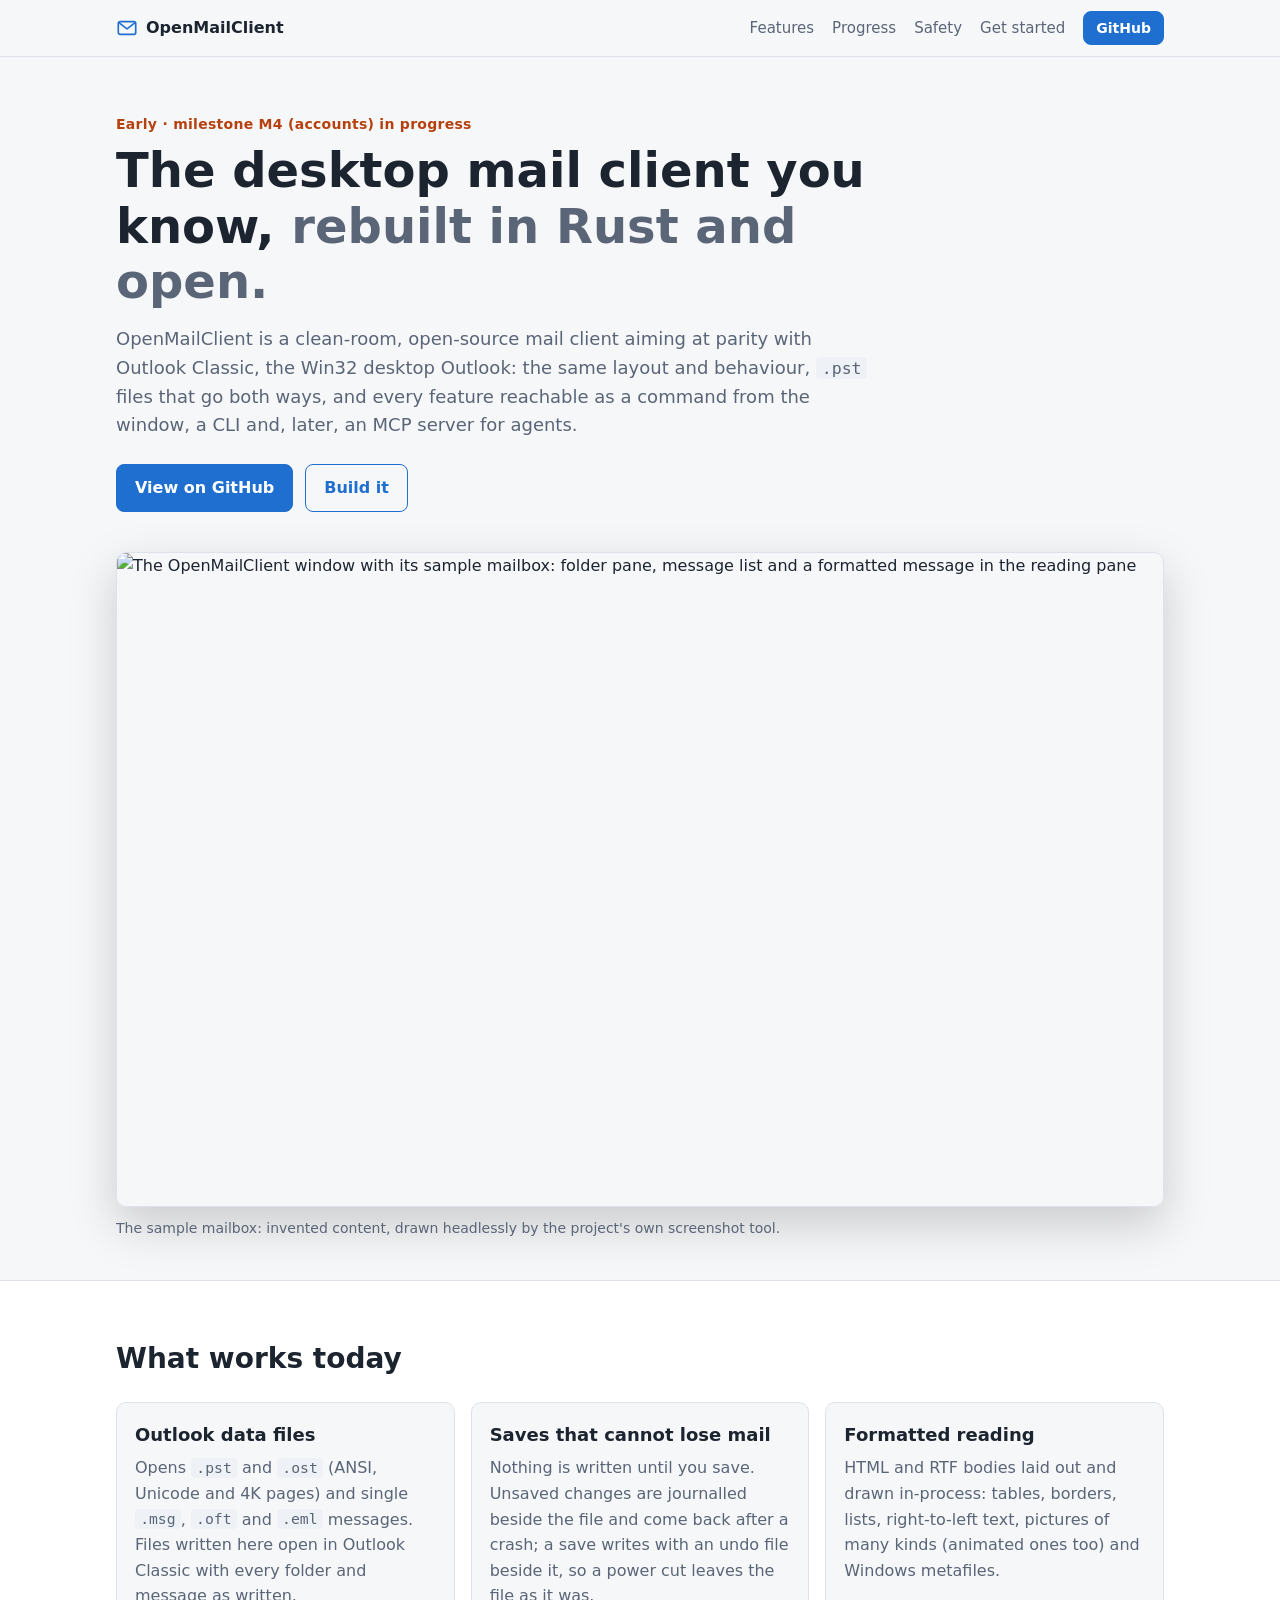
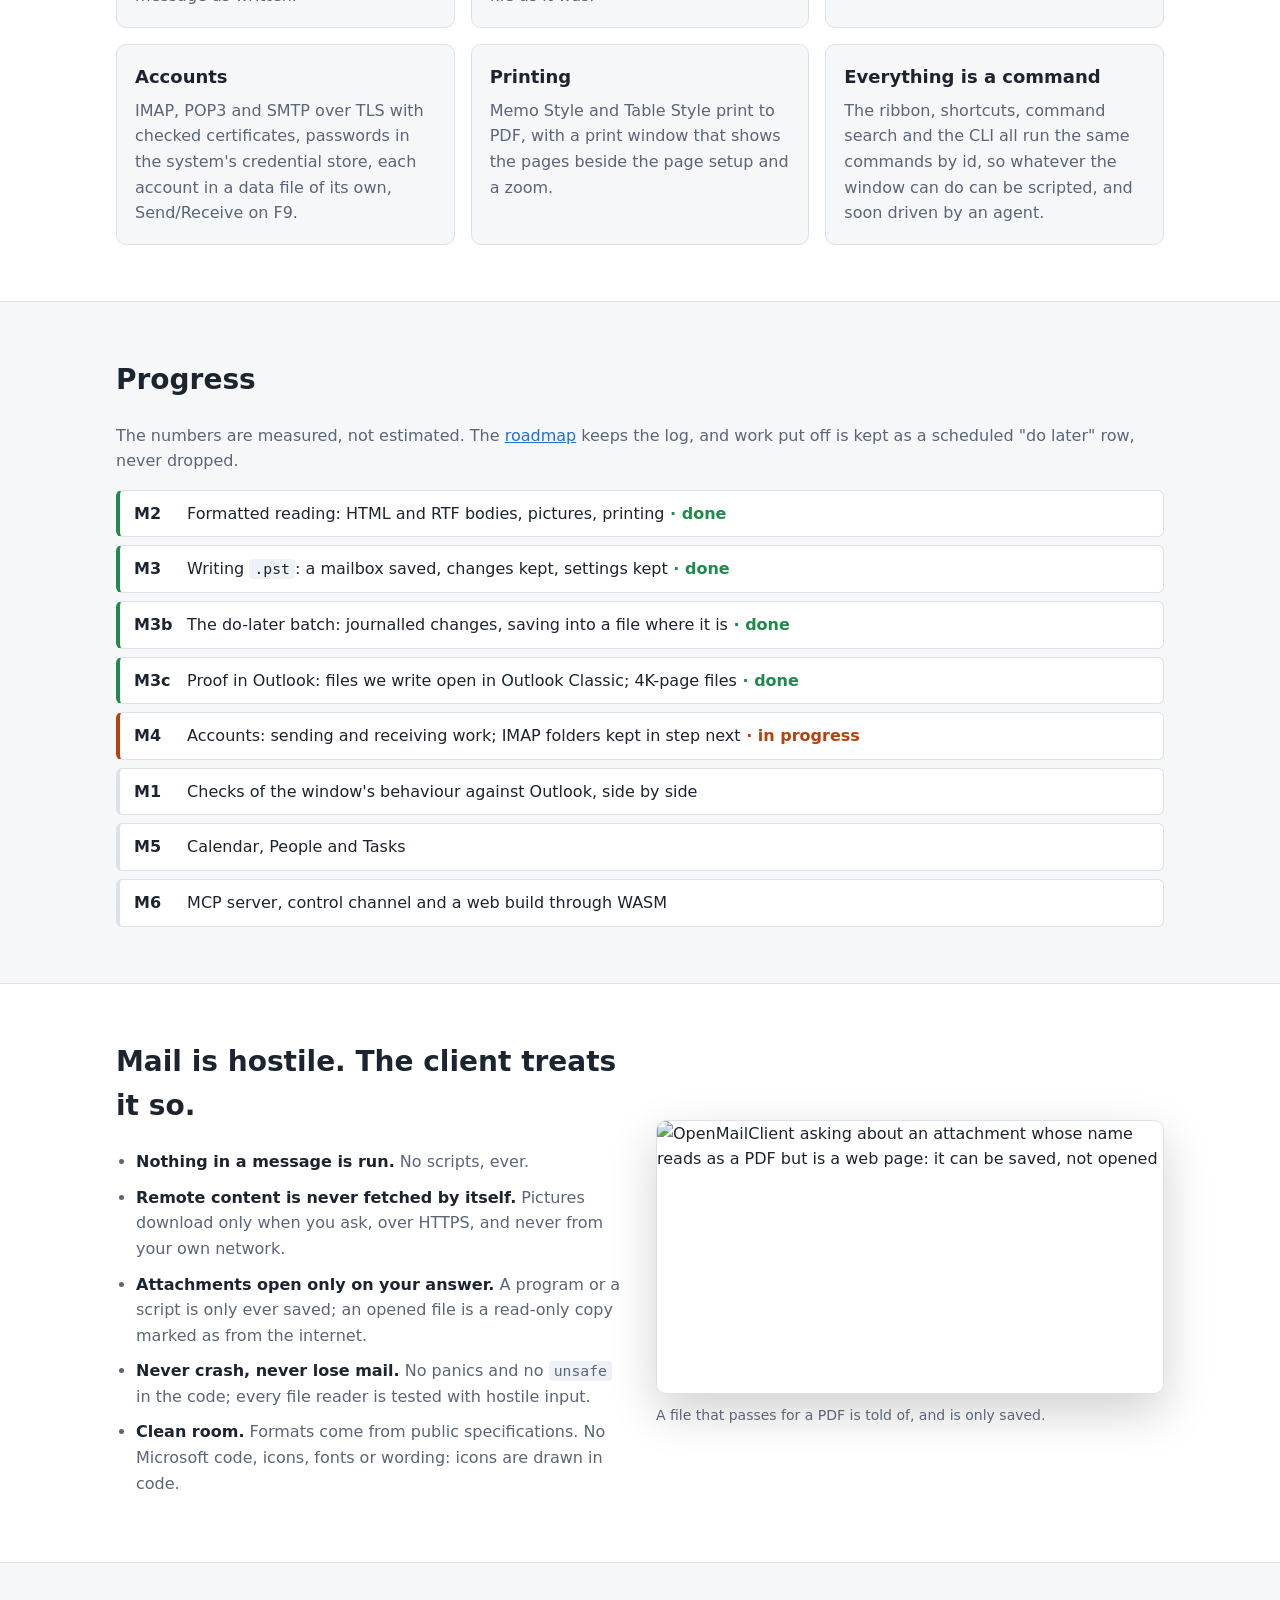
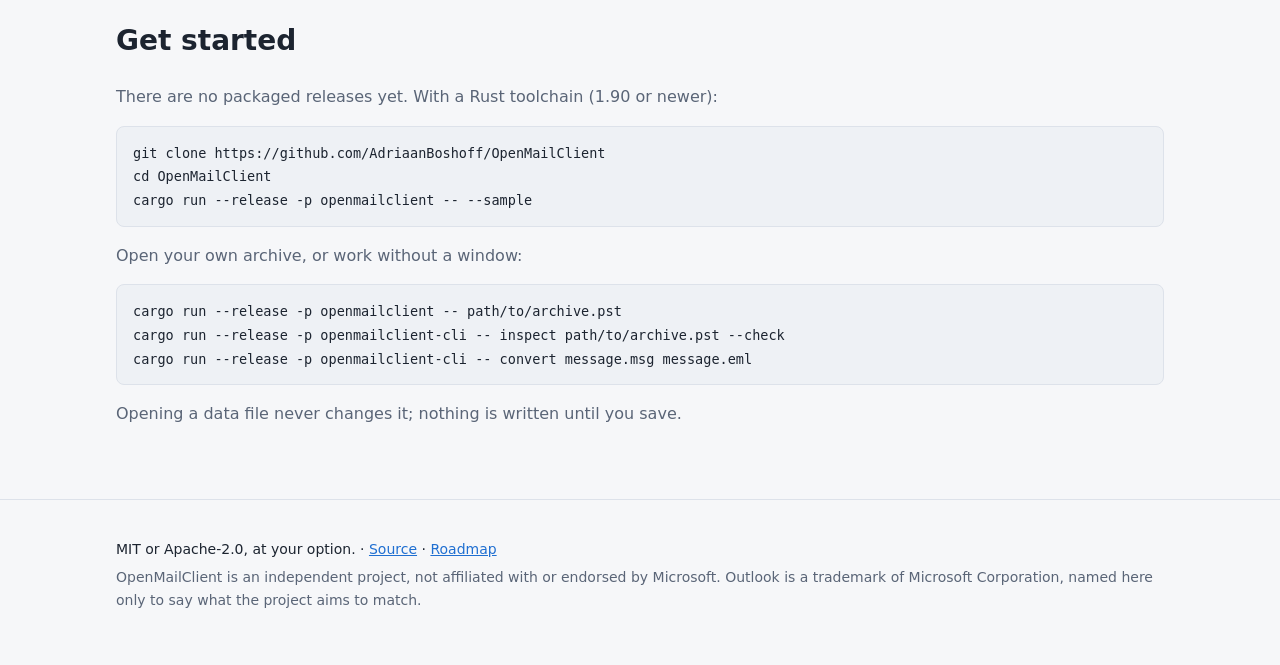
==== site/index.html @ 2bf352a8 "Project page for GitHub Pages site/ holds a plain HTML and CSS page, light and dark, with the sample" ====
<!doctype html>
<html lang="en">
<head>
<meta charset="utf-8">
<meta name="viewport" content="width=device-width, initial-scale=1">
<title>OpenMailClient</title>
<meta name="description" content="A clean-room, open-source mail client written in Rust, with the layout and behaviour of Outlook Classic, data files that go both ways, and every feature reachable as a command.">
<meta property="og:title" content="OpenMailClient">
<meta property="og:description" content="An open-source mail client written in Rust, aiming at Outlook Classic parity.">
<meta property="og:image" content="images/openmailclient-reading-pane.png">
<link rel="stylesheet" href="style.css">
</head>
<body>
<header class="top">
  <div class="wrap bar">
    <a class="brand" href="#">
      <svg viewBox="0 0 24 24" width="22" height="22" aria-hidden="true"><rect x="2.5" y="5" width="19" height="14" rx="2" fill="none" stroke="currentColor" stroke-width="1.8"/><path d="M3.5 6.5 12 13l8.5-6.5" fill="none" stroke="currentColor" stroke-width="1.8" stroke-linejoin="round"/></svg>
      OpenMailClient
    </a>
    <nav>
      <a href="#features">Features</a>
      <a href="#progress">Progress</a>
      <a href="#safety">Safety</a>
      <a href="#start">Get started</a>
      <a class="button small" href="https://github.com/AdriaanBoshoff/OpenMailClient">GitHub</a>
    </nav>
  </div>
</header>

<main>
<section class="hero">
  <div class="wrap">
    <p class="stage">Early · milestone M4 (accounts) in progress</p>
    <h1>The desktop mail client you know, <span>rebuilt in Rust and open.</span></h1>
    <p class="lead">OpenMailClient is a clean-room, open-source mail client aiming at parity with Outlook Classic,
      the Win32 desktop Outlook: the same layout and behaviour, <code>.pst</code> files that go both ways,
      and every feature reachable as a command from the window, a CLI and, later, an MCP server for agents.</p>
    <div class="actions">
      <a class="button" href="https://github.com/AdriaanBoshoff/OpenMailClient">View on GitHub</a>
      <a class="button ghost" href="#start">Build it</a>
    </div>
    <figure class="shot">
      <picture>
        <source srcset="images/openmailclient-dark.png" media="(prefers-color-scheme: dark)">
        <img src="images/openmailclient-reading-pane.png" width="1280" height="800" alt="The OpenMailClient window with its sample mailbox: folder pane, message list and a formatted message in the reading pane">
      </picture>
      <figcaption>The sample mailbox: invented content, drawn headlessly by the project's own screenshot tool.</figcaption>
    </figure>
  </div>
</section>

<section id="features" class="band">
  <div class="wrap">
    <h2>What works today</h2>
    <div class="grid">
      <article>
        <h3>Outlook data files</h3>
        <p>Opens <code>.pst</code> and <code>.ost</code> (ANSI, Unicode and 4K pages) and single <code>.msg</code>, <code>.oft</code> and <code>.eml</code> messages. Files written here open in Outlook Classic with every folder and message as written.</p>
      </article>
      <article>
        <h3>Saves that cannot lose mail</h3>
        <p>Nothing is written until you save. Unsaved changes are journalled beside the file and come back after a crash; a save writes with an undo file beside it, so a power cut leaves the file as it was.</p>
      </article>
      <article>
        <h3>Formatted reading</h3>
        <p>HTML and RTF bodies laid out and drawn in-process: tables, borders, lists, right-to-left text, pictures of many kinds (animated ones too) and Windows metafiles.</p>
      </article>
      <article>
        <h3>Accounts</h3>
        <p>IMAP, POP3 and SMTP over TLS with checked certificates, passwords in the system's credential store, each account in a data file of its own, Send/Receive on F9.</p>
      </article>
      <article>
        <h3>Printing</h3>
        <p>Memo Style and Table Style print to PDF, with a print window that shows the pages beside the page setup and a zoom.</p>
      </article>
      <article>
        <h3>Everything is a command</h3>
        <p>The ribbon, shortcuts, command search and the CLI all run the same commands by id, so whatever the window can do can be scripted, and soon driven by an agent.</p>
      </article>
    </div>
  </div>
</section>

<section id="progress">
  <div class="wrap">
    <h2>Progress</h2>
    <p class="muted">The numbers are measured, not estimated. The <a href="https://github.com/AdriaanBoshoff/OpenMailClient/blob/main/ROADMAP.md">roadmap</a> keeps the log, and work put off is kept as a scheduled "do later" row, never dropped.</p>
    <ol class="milestones">
      <li class="done"><b>M2</b> Formatted reading: HTML and RTF bodies, pictures, printing</li>
      <li class="done"><b>M3</b> Writing <code>.pst</code>: a mailbox saved, changes kept, settings kept</li>
      <li class="done"><b>M3b</b> The do-later batch: journalled changes, saving into a file where it is</li>
      <li class="done"><b>M3c</b> Proof in Outlook: files we write open in Outlook Classic; 4K-page files</li>
      <li class="now"><b>M4</b> Accounts: sending and receiving work; IMAP folders kept in step next</li>
      <li><b>M1</b> Checks of the window's behaviour against Outlook, side by side</li>
      <li><b>M5</b> Calendar, People and Tasks</li>
      <li><b>M6</b> MCP server, control channel and a web build through WASM</li>
    </ol>
  </div>
</section>

<section id="safety" class="band">
  <div class="wrap split">
    <div>
      <h2>Mail is hostile. The client treats it so.</h2>
      <ul class="checks">
        <li><b>Nothing in a message is run.</b> No scripts, ever.</li>
        <li><b>Remote content is never fetched by itself.</b> Pictures download only when you ask, over HTTPS, and never from your own network.</li>
        <li><b>Attachments open only on your answer.</b> A program or a script is only ever saved; an opened file is a read-only copy marked as from the internet.</li>
        <li><b>Never crash, never lose mail.</b> No panics and no <code>unsafe</code> in the code; every file reader is tested with hostile input.</li>
        <li><b>Clean room.</b> Formats come from public specifications. No Microsoft code, icons, fonts or wording: icons are drawn in code.</li>
      </ul>
    </div>
    <figure class="shot small">
      <img src="images/openmailclient-attachment.png" width="800" height="430" loading="lazy" alt="OpenMailClient asking about an attachment whose name reads as a PDF but is a web page: it can be saved, not opened">
      <figcaption>A file that passes for a PDF is told of, and is only saved.</figcaption>
    </figure>
  </div>
</section>

<section id="start">
  <div class="wrap">
    <h2>Get started</h2>
    <p class="muted">There are no packaged releases yet. With a Rust toolchain (1.90 or newer):</p>
    <pre><code>git clone https://github.com/AdriaanBoshoff/OpenMailClient
cd OpenMailClient
cargo run --release -p openmailclient -- --sample</code></pre>
    <p class="muted">Open your own archive, or work without a window:</p>
    <pre><code>cargo run --release -p openmailclient -- path/to/archive.pst
cargo run --release -p openmailclient-cli -- inspect path/to/archive.pst --check
cargo run --release -p openmailclient-cli -- convert message.msg message.eml</code></pre>
    <p class="muted">Opening a data file never changes it; nothing is written until you save.</p>
  </div>
</section>
</main>

<footer>
  <div class="wrap">
    <p>MIT or Apache-2.0, at your option. · <a href="https://github.com/AdriaanBoshoff/OpenMailClient">Source</a> · <a href="https://github.com/AdriaanBoshoff/OpenMailClient/blob/main/ROADMAP.md">Roadmap</a></p>
    <p class="muted">OpenMailClient is an independent project, not affiliated with or endorsed by Microsoft. Outlook is a trademark of Microsoft Corporation, named here only to say what the project aims to match.</p>
  </div>
</footer>
</body>
</html>
---- site/style.css ----
:root {
  --bg: #f6f7f9;
  --band: #ffffff;
  --text: #1c2430;
  --dim: #5a6577;
  --line: #dde2ea;
  --accent: #1f6fd1;
  --accent-text: #ffffff;
  --rust: #b7410e;
  --code: #eef1f5;
  --ok: #1f8a4c;
}

@media (prefers-color-scheme: dark) {
  :root {
    --bg: #15181d;
    --band: #1c2027;
    --text: #e6e9ee;
    --dim: #9aa4b2;
    --line: #2d333d;
    --accent: #5aa2f0;
    --accent-text: #0e1116;
    --rust: #e0703c;
    --code: #232831;
    --ok: #4cc27f;
  }
}

* { box-sizing: border-box; }

html { scroll-behavior: smooth; }

body {
  margin: 0;
  background: var(--bg);
  color: var(--text);
  font: 16px/1.6 system-ui, -apple-system, "Segoe UI", Roboto, "Noto Sans", sans-serif;
}

a { color: var(--accent); }

code, pre { font-family: ui-monospace, "Cascadia Mono", Consolas, "DejaVu Sans Mono", monospace; font-size: 0.92em; }

code { background: var(--code); padding: 0.1em 0.35em; border-radius: 4px; }

pre {
  background: var(--code);
  border: 1px solid var(--line);
  border-radius: 8px;
  padding: 14px 16px;
  overflow-x: auto;
}

pre code { background: none; padding: 0; }

.wrap { max-width: 1080px; margin: 0 auto; padding: 0 16px; }

.top {
  position: sticky;
  top: 0;
  z-index: 10;
  background: color-mix(in srgb, var(--bg) 88%, transparent);
  backdrop-filter: blur(8px);
  border-bottom: 1px solid var(--line);
}

.bar { display: flex; align-items: center; justify-content: space-between; gap: 16px; min-height: 56px; flex-wrap: wrap; }

.brand { display: flex; align-items: center; gap: 8px; font-weight: 700; color: var(--text); text-decoration: none; }

.brand svg { color: var(--accent); }

nav { display: flex; align-items: center; gap: 18px; flex-wrap: wrap; }

nav a { color: var(--dim); text-decoration: none; font-size: 15px; }

nav a:hover { color: var(--text); }

.button {
  display: inline-block;
  background: var(--accent);
  color: var(--accent-text);
  text-decoration: none;
  font-weight: 600;
  padding: 10px 18px;
  border-radius: 8px;
  border: 1px solid var(--accent);
}

.button.small { padding: 5px 12px; font-size: 14px; color: var(--accent-text); }

nav a.button.small:hover { color: var(--accent-text); }

.button.ghost { background: transparent; color: var(--accent); }

.hero { padding: 56px 0 40px; }

.stage { color: var(--rust); font-weight: 600; font-size: 14px; letter-spacing: 0.02em; margin: 0 0 8px; }

h1 { font-size: clamp(30px, 5vw, 48px); line-height: 1.15; margin: 0 0 16px; max-width: 820px; }

h1 span { color: var(--dim); }

.lead { font-size: 18px; color: var(--dim); max-width: 760px; margin: 0 0 24px; }

.actions { display: flex; gap: 12px; flex-wrap: wrap; margin-bottom: 40px; }

.shot { margin: 0; }

.shot img {
  display: block;
  width: 100%;
  height: auto;
  border-radius: 10px;
  border: 1px solid var(--line);
  box-shadow: 0 18px 48px rgba(0, 0, 0, 0.18);
}

figcaption { color: var(--dim); font-size: 14px; margin-top: 10px; }

section { padding: 56px 0; }

.band { background: var(--band); border-top: 1px solid var(--line); border-bottom: 1px solid var(--line); }

h2 { font-size: 28px; margin: 0 0 20px; }

h3 { font-size: 18px; margin: 0 0 6px; }

.muted { color: var(--dim); }

.grid { display: grid; grid-template-columns: repeat(auto-fill, minmax(280px, 1fr)); gap: 16px; }

.grid article { border: 1px solid var(--line); border-radius: 10px; padding: 18px; background: var(--bg); }

.grid p { margin: 0; color: var(--dim); }

.milestones { list-style: none; padding: 0; margin: 0; display: grid; gap: 8px; }

.milestones li {
  border: 1px solid var(--line);
  border-left: 4px solid var(--line);
  border-radius: 6px;
  padding: 10px 14px;
  background: var(--band);
}

.milestones b { display: inline-block; min-width: 48px; }

.milestones .done { border-left-color: var(--ok); }

.milestones .done::after { content: " · done"; color: var(--ok); font-weight: 600; }

.milestones .now { border-left-color: var(--rust); }

.milestones .now::after { content: " · in progress"; color: var(--rust); font-weight: 600; }

.split { display: grid; grid-template-columns: 1fr 1fr; gap: 32px; align-items: center; }

.checks { padding-left: 20px; margin: 0; }

.checks li { margin-bottom: 10px; color: var(--dim); }

.checks b { color: var(--text); }

footer { padding: 32px 0 48px; border-top: 1px solid var(--line); font-size: 14px; }

footer p { margin: 6px 0; }

@media (max-width: 760px) {
  .split { grid-template-columns: 1fr; }
  nav a:not(.button) { display: none; }
  .hero { padding-top: 32px; }
}
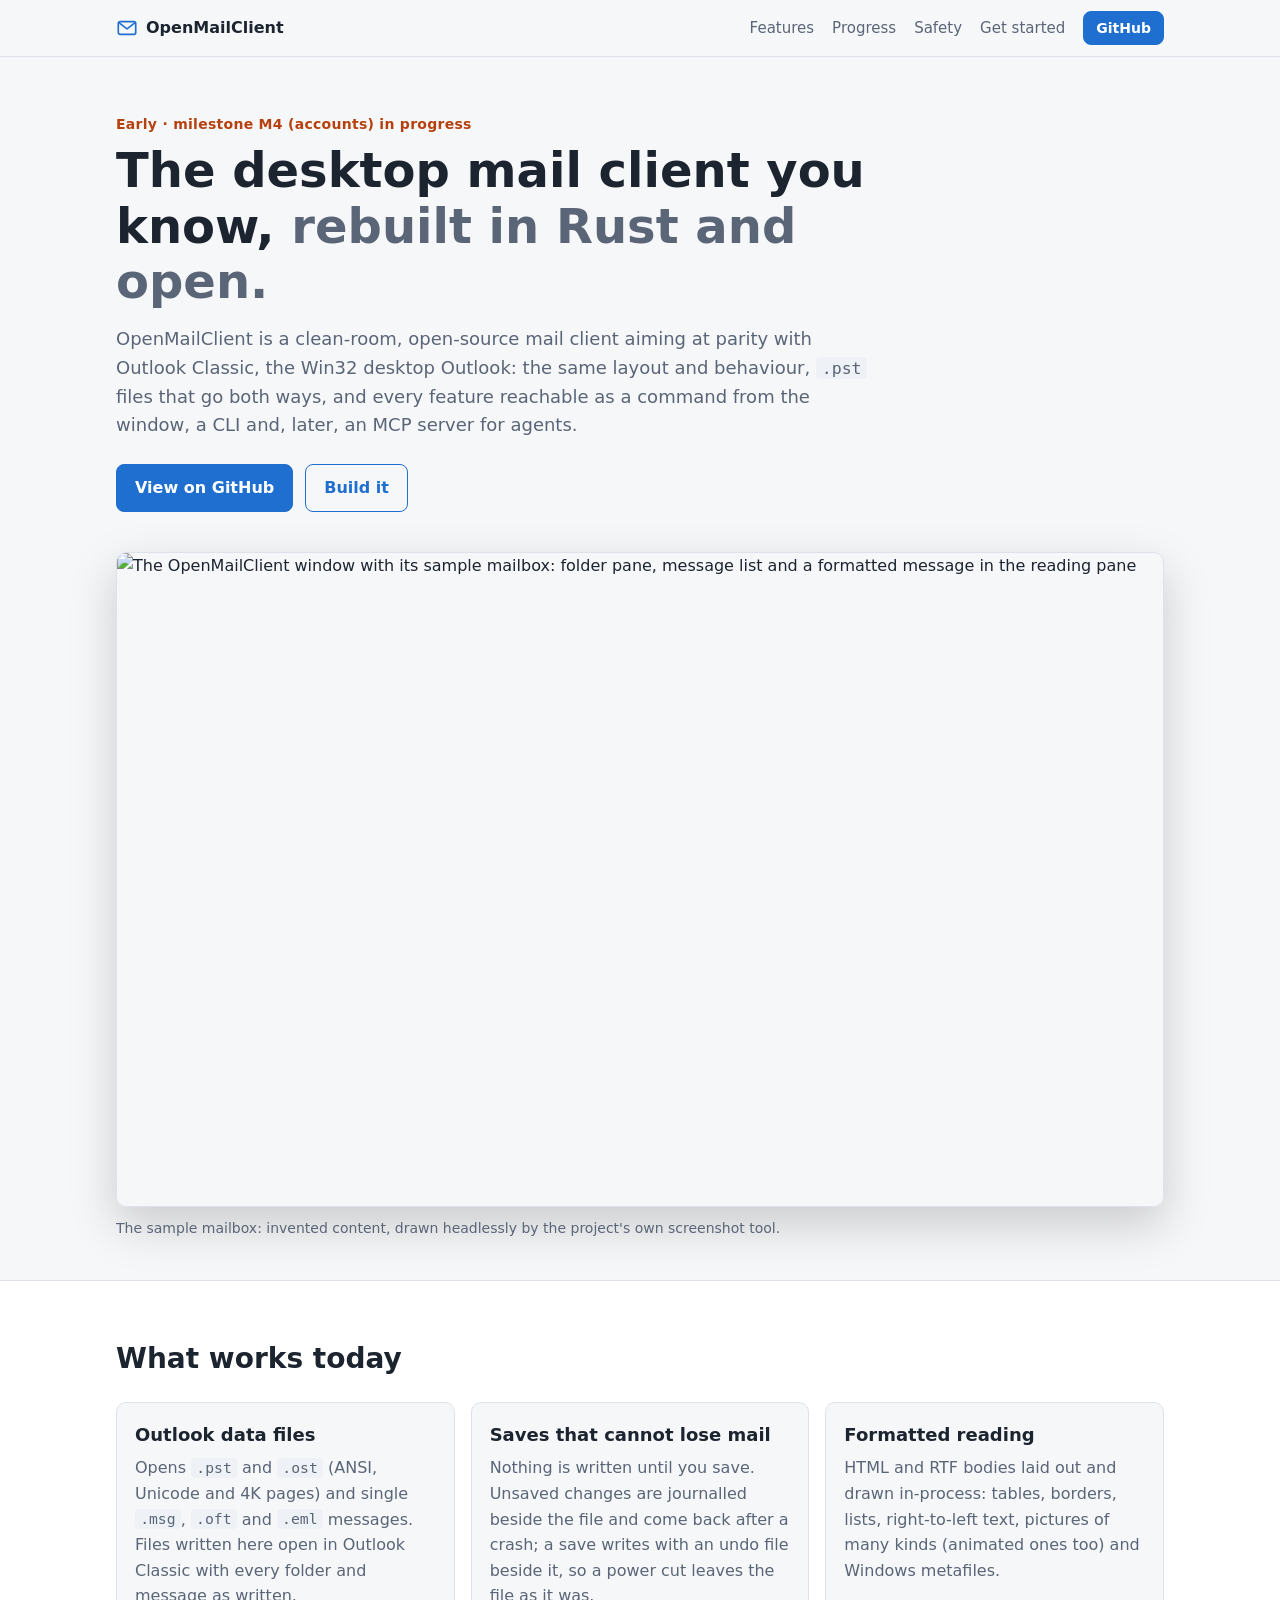
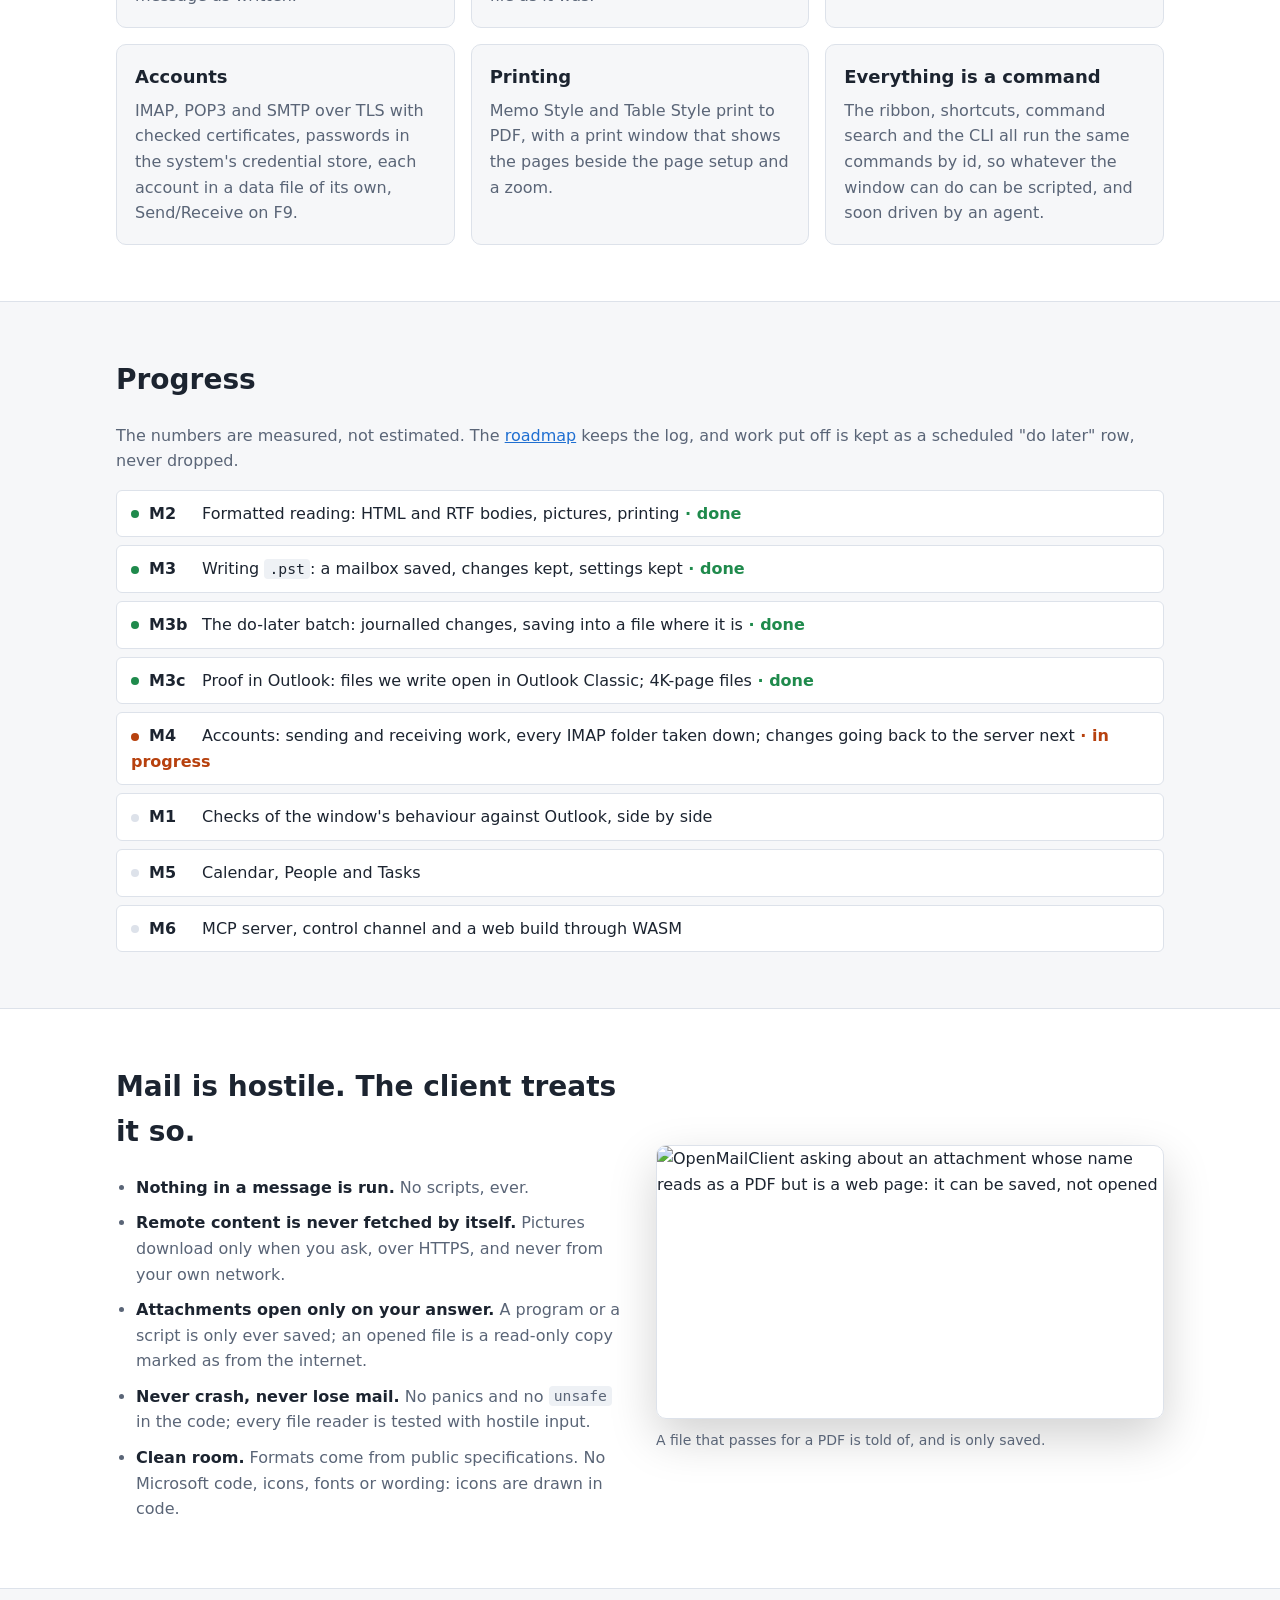
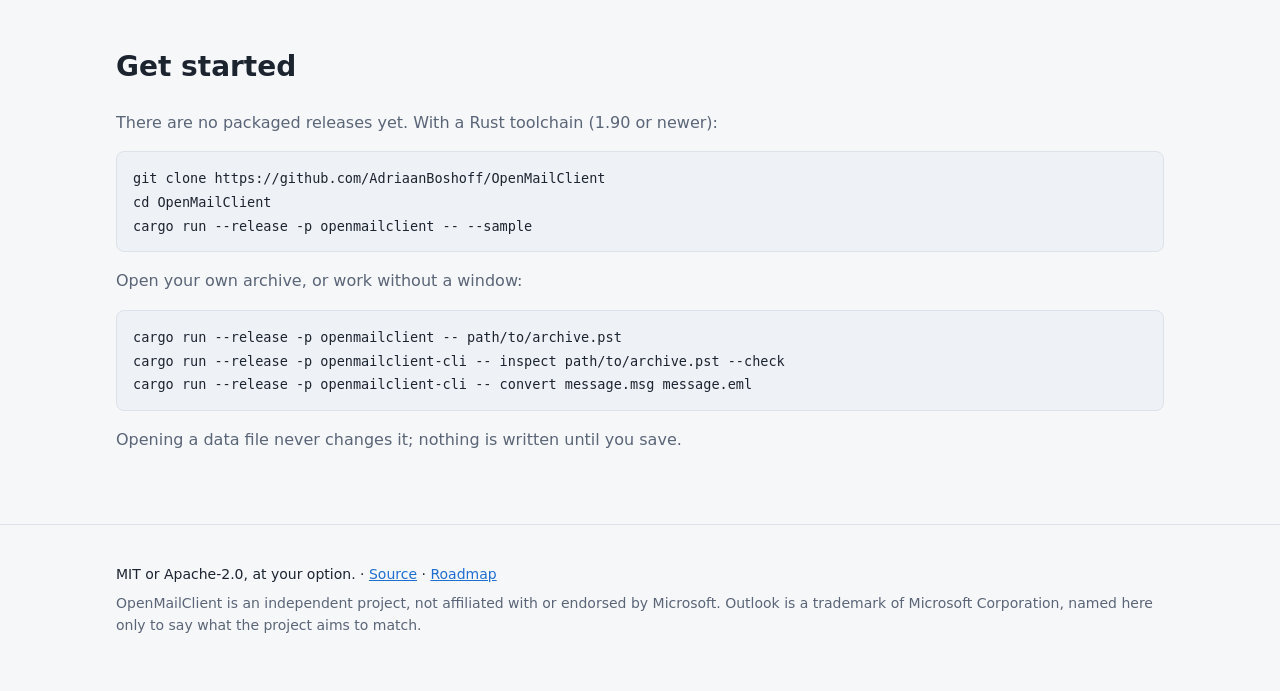
==== commit bb2dfb3a: "M4.8: IMAP folders taken down as the server has them; the Sent copy put on the server Every folder o" ====
--- a/site/index.html
+++ b/site/index.html
@@ -90,7 +90,7 @@
       <li class="done"><b>M3</b> Writing <code>.pst</code>: a mailbox saved, changes kept, settings kept</li>
       <li class="done"><b>M3b</b> The do-later batch: journalled changes, saving into a file where it is</li>
       <li class="done"><b>M3c</b> Proof in Outlook: files we write open in Outlook Classic; 4K-page files</li>
-      <li class="now"><b>M4</b> Accounts: sending and receiving work; IMAP folders kept in step next</li>
+      <li class="now"><b>M4</b> Accounts: sending and receiving work, every IMAP folder taken down; changes going back to the server next</li>
       <li><b>M1</b> Checks of the window's behaviour against Outlook, side by side</li>
       <li><b>M5</b> Calendar, People and Tasks</li>
       <li><b>M6</b> MCP server, control channel and a web build through WASM</li>
--- a/site/style.css
+++ b/site/style.css
@@ -138,7 +138,6 @@
 
 .milestones li {
   border: 1px solid var(--line);
-  border-left: 4px solid var(--line);
   border-radius: 6px;
   padding: 10px 14px;
   background: var(--band);
@@ -146,11 +145,22 @@
 
 .milestones b { display: inline-block; min-width: 48px; }
 
-.milestones .done { border-left-color: var(--ok); }
+.milestones li::before {
+  content: "";
+  display: inline-block;
+  width: 8px;
+  height: 8px;
+  border-radius: 50%;
+  margin-right: 10px;
+  vertical-align: middle;
+  background: var(--line);
+}
+
+.milestones .done::before { background: var(--ok); }
 
 .milestones .done::after { content: " · done"; color: var(--ok); font-weight: 600; }
 
-.milestones .now { border-left-color: var(--rust); }
+.milestones .now::before { background: var(--rust); }
 
 .milestones .now::after { content: " · in progress"; color: var(--rust); font-weight: 600; }
 
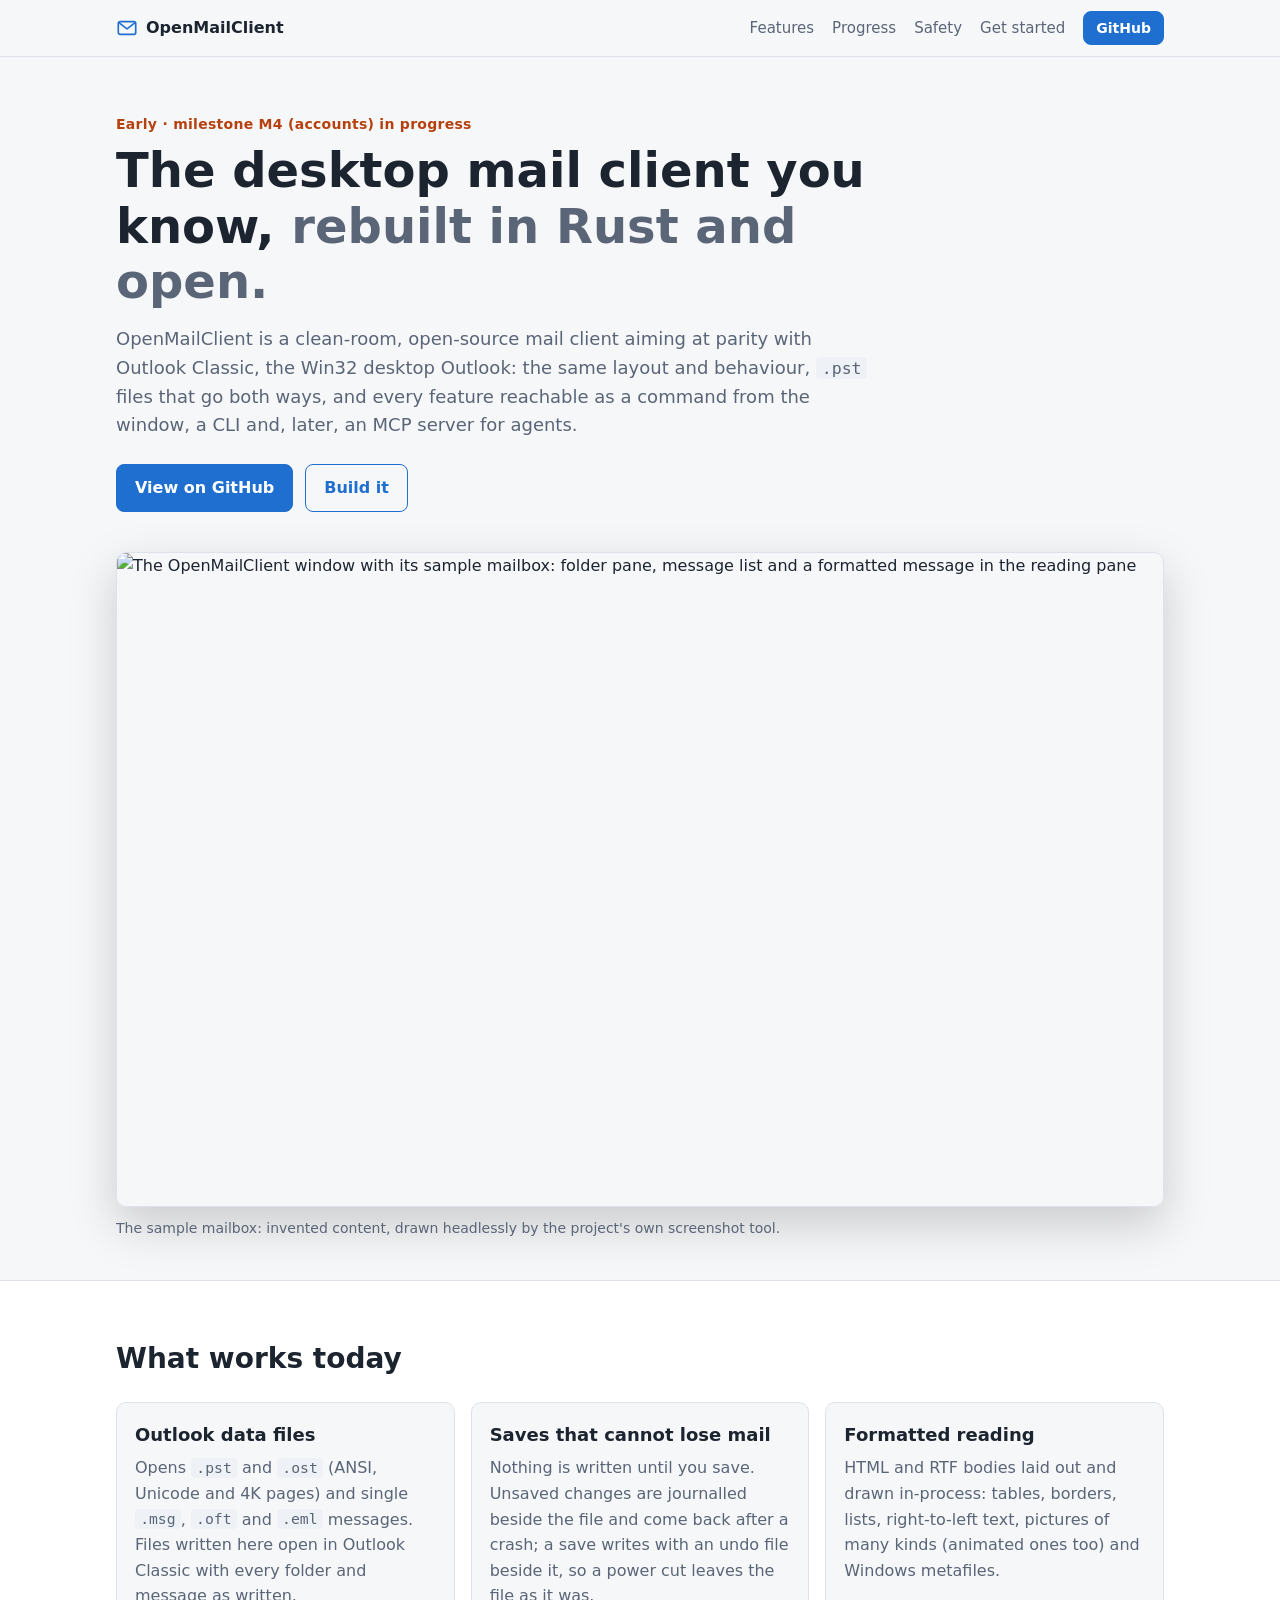
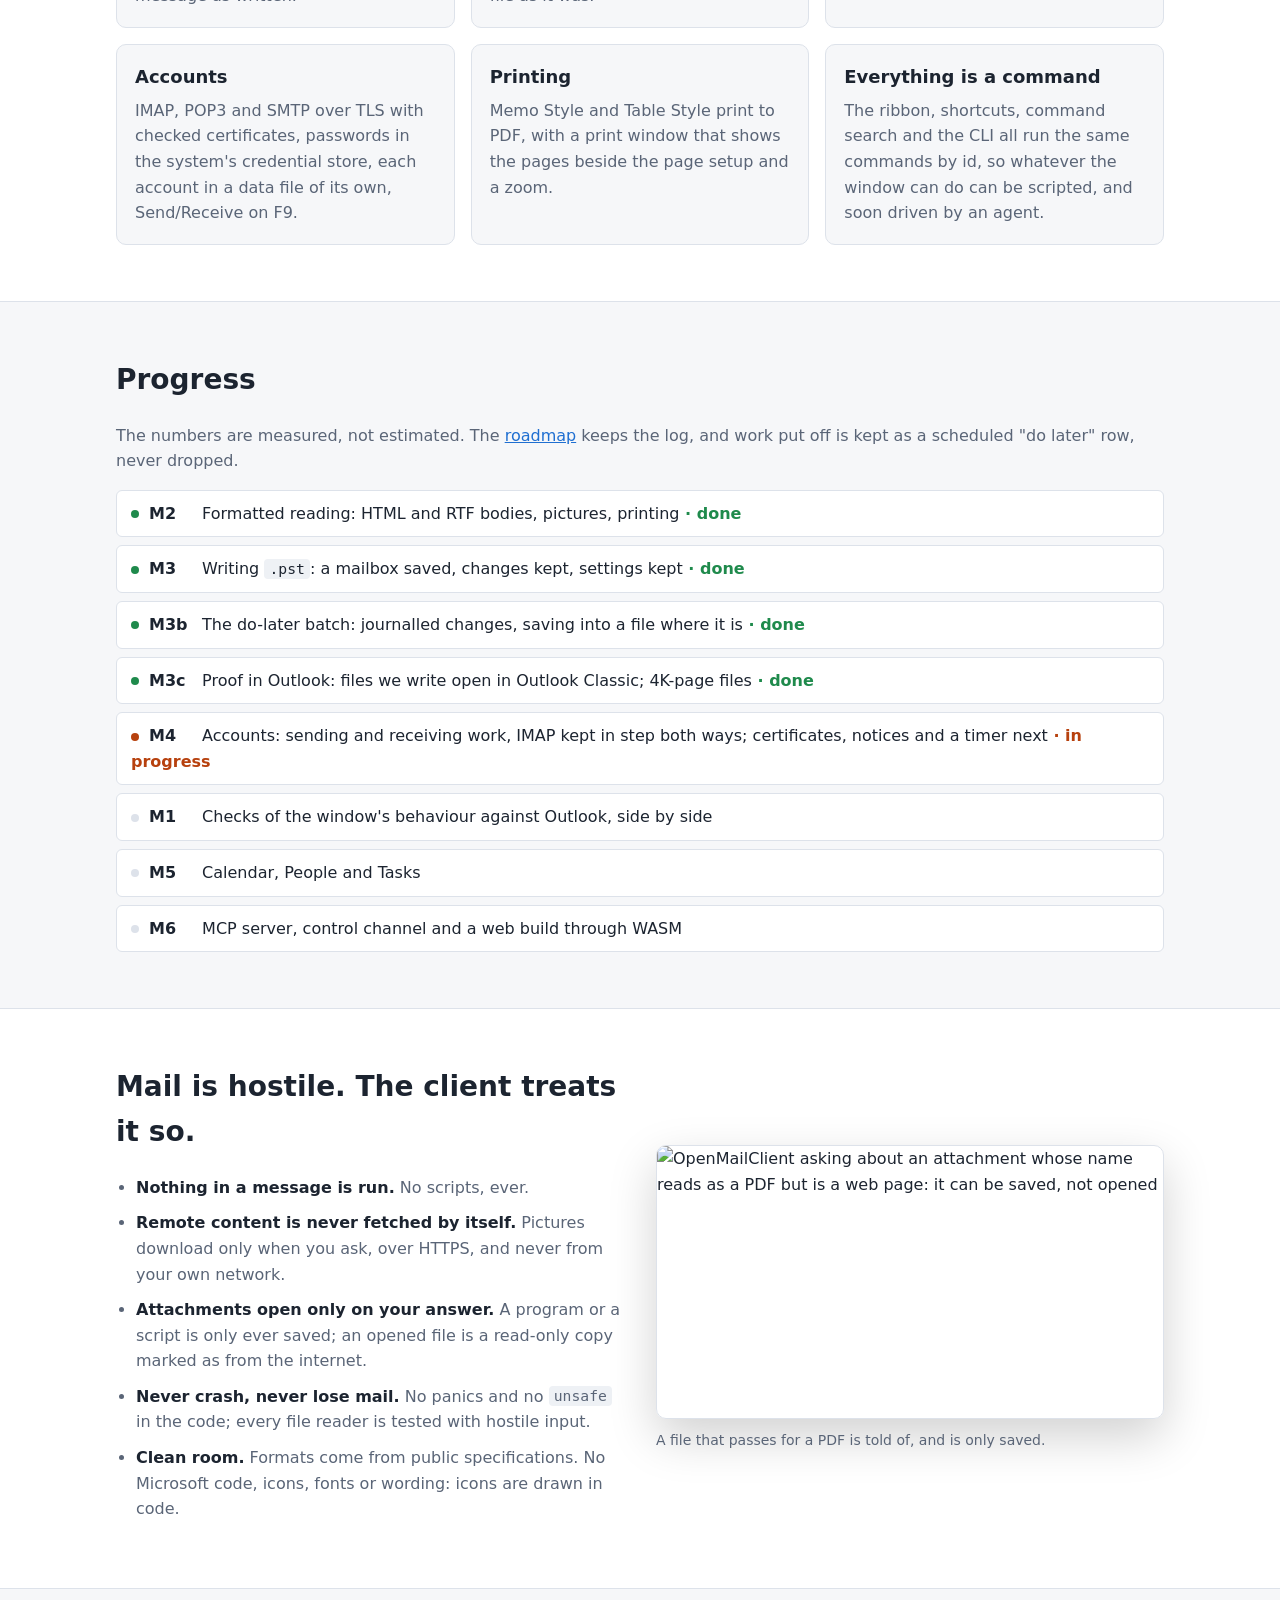
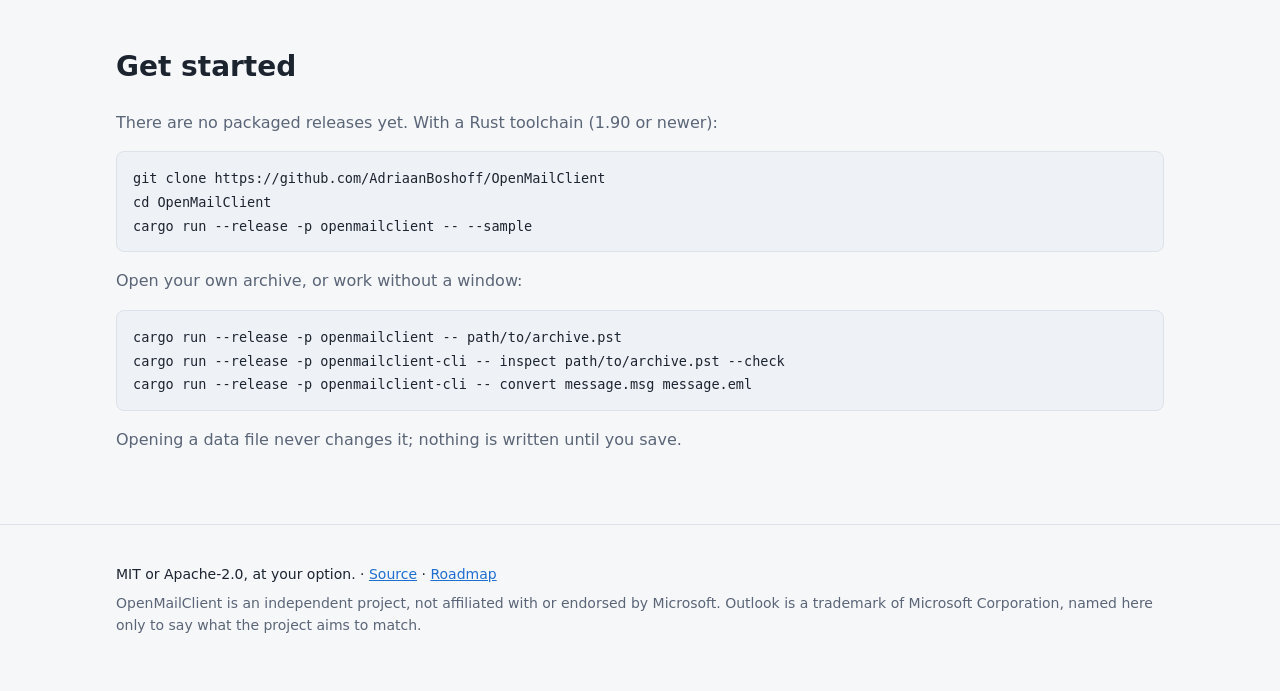
==== commit 4e810a39: "M4.8: IMAP kept in step both ways Each message of an IMAP account's own data file knows its place on" ====
--- a/site/index.html
+++ b/site/index.html
@@ -90,7 +90,7 @@
       <li class="done"><b>M3</b> Writing <code>.pst</code>: a mailbox saved, changes kept, settings kept</li>
       <li class="done"><b>M3b</b> The do-later batch: journalled changes, saving into a file where it is</li>
       <li class="done"><b>M3c</b> Proof in Outlook: files we write open in Outlook Classic; 4K-page files</li>
-      <li class="now"><b>M4</b> Accounts: sending and receiving work, every IMAP folder taken down; changes going back to the server next</li>
+      <li class="now"><b>M4</b> Accounts: sending and receiving work, IMAP kept in step both ways; certificates, notices and a timer next</li>
       <li><b>M1</b> Checks of the window's behaviour against Outlook, side by side</li>
       <li><b>M5</b> Calendar, People and Tasks</li>
       <li><b>M6</b> MCP server, control channel and a web build through WASM</li>
